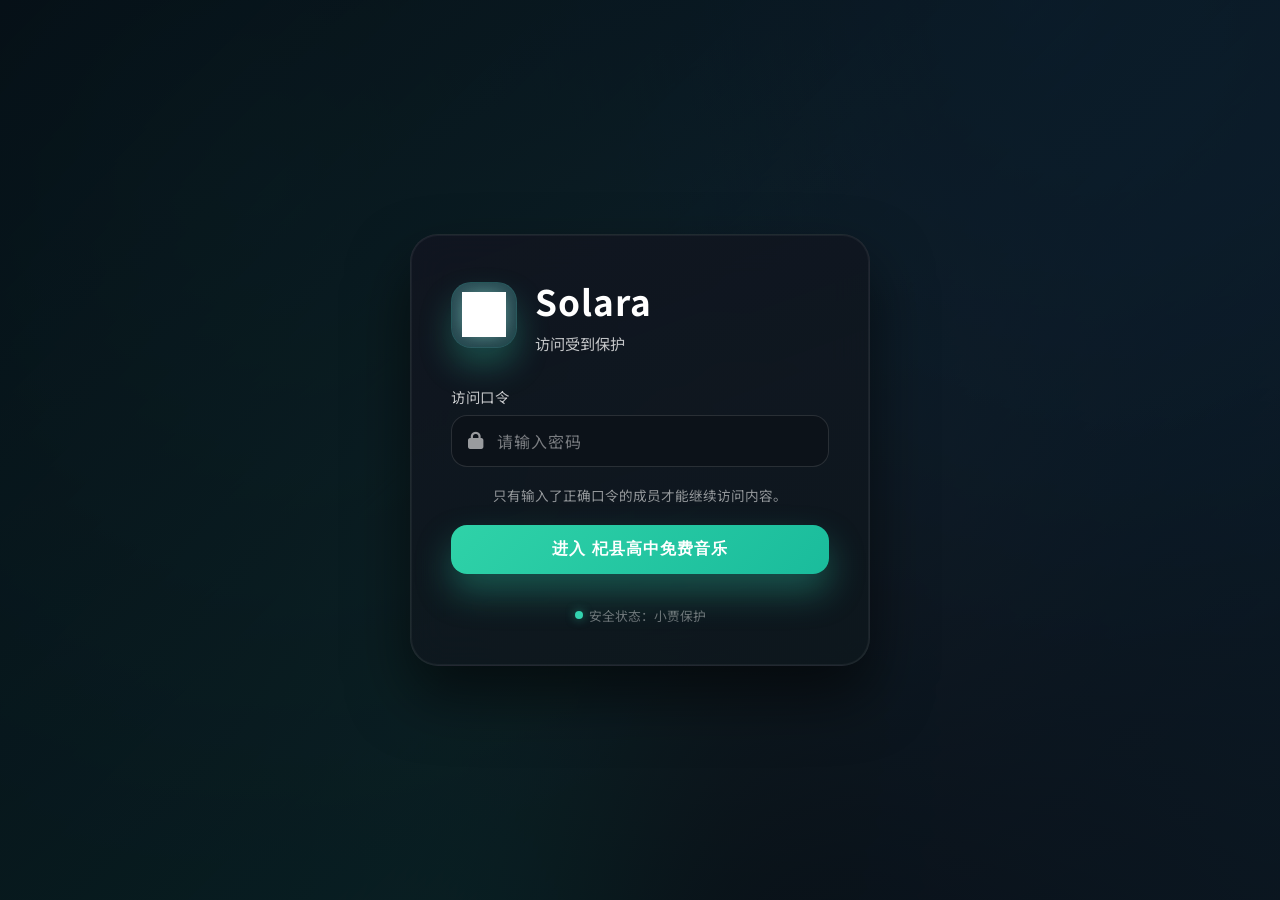
==== login.html @ 6af25120 "dz" ====
<!DOCTYPE html>
<html lang="zh-CN" class="login-page-root">
<head>
  <meta charset="UTF-8">
  <meta name="viewport" content="width=device-width, initial-scale=1.0, maximum-scale=1.0, user-scalable=no">
  <title>登录 - 杞县高中免费音乐</title>
  <link rel="icon" type="image/svg+xml" href="/favicon.svg">
  <link rel="icon" type="image/png" sizes="32x32" href="/favicon.png">
  <link rel="apple-touch-icon" sizes="180x180" href="/favicon.png">
  <link rel="preconnect" href="https://fonts.googleapis.com">
  <link rel="preconnect" href="https://fonts.gstatic.com" crossorigin>
  <link href="https://fonts.googleapis.com/css2?family=Noto+Sans+SC:wght@300;400;500;700&display=swap" rel="stylesheet">
  <link rel="stylesheet" href="https://cdnjs.cloudflare.com/ajax/libs/font-awesome/6.5.2/css/all.min.css">
  <link rel="stylesheet" href="css/style.css">
  <script>
    (function () {
      const ua = navigator.userAgent || "";
      const isMobileUA = /android|iphone|ipad|ipod|mobile|blackberry|phone|opera mini|windows phone/i.test(ua);
      const isSmallScreen = typeof window.matchMedia === "function" && window.matchMedia("(max-width: 820px)").matches;
      const isMobile = isMobileUA || isSmallScreen;
      window.__SOLARA_IS_MOBILE = isMobile;
      if (!isMobile) {
        document.documentElement.classList.add("desktop-view");
        const desktopLink = document.createElement("link");
        desktopLink.rel = "stylesheet";
        desktopLink.href = "css/desktop.css";
        desktopLink.id = "desktopStylesheet";
        document.head.appendChild(desktopLink);
        return;
      }
      document.documentElement.classList.add("mobile-view");
      const link = document.createElement("link");
      link.rel = "stylesheet";
      link.href = "css/mobile.css";
      link.id = "mobileStylesheet";
      document.head.appendChild(link);
      const setViewportUnit = () => {
        const viewportHeight = window.visualViewport ? window.visualViewport.height : window.innerHeight;
        if (typeof viewportHeight === "number" && !Number.isNaN(viewportHeight)) {
          document.documentElement.style.setProperty("--mobile-vh", `${viewportHeight}px`);
        }
      };
      const updateLoginLayout = () => {
        const body = document.body;
        const viewport = window.visualViewport;
        const rawWidth = viewport ? viewport.width : window.innerWidth;
        const hasNumericWidth = typeof rawWidth === "number" && !Number.isNaN(rawWidth);
        const fallbackWidth = window.innerWidth || document.documentElement.clientWidth || 0;
        const width = hasNumericWidth ? rawWidth : fallbackWidth;
        const orientationQuery = typeof window.matchMedia === "function" ? window.matchMedia("(orientation: portrait)") : null;
        const isPortrait = orientationQuery ? orientationQuery.matches : window.innerHeight >= window.innerWidth;
        const isNarrow = width <= 820;
        if (body) {
          body.classList.toggle("portrait-mobile", Boolean(isPortrait && isNarrow));
        }
        let scale = 1;
        if (width) {
          if (isPortrait && width < 430) {
            scale = Math.min(1, Math.max(0.8, width / 430));
          } else if (!isPortrait && width < 540) {
            scale = Math.min(1, Math.max(0.85, width / 540));
          }
        }
        document.documentElement.style.setProperty("--login-scale", scale.toFixed(4));
      };
      const handleLayoutChange = () => {
        setViewportUnit();
        updateLoginLayout();
      };
      const applyBodyClass = () => {
        if (document.body) {
          document.body.classList.add("mobile-view");
        }
        handleLayoutChange();
      };
      if (document.readyState === "loading") {
        document.addEventListener("DOMContentLoaded", applyBodyClass, { once: true });
      } else {
        applyBodyClass();
      }
      window.addEventListener("resize", handleLayoutChange);
      window.addEventListener("orientationchange", handleLayoutChange);
      if (window.visualViewport) {
        window.visualViewport.addEventListener("resize", handleLayoutChange);
        window.visualViewport.addEventListener("scroll", handleLayoutChange);
      }
      handleLayoutChange();
    })();
  </script>
  <style>
    :root {
      --login-scale: 1;
    }

    html.login-page-root {
      min-height: var(--mobile-vh, 100dvh);
      height: auto;
    }

    html.login-page-root,
    body.login-page {
      overflow-x: hidden;
    }

    html.login-page-root.mobile-view {
      height: auto;
      overflow-y: auto;
    }

    body.login-page {
      position: relative;
      margin: 0;
      padding: clamp(16px, 4vw, 40px);
      font-family: 'Noto Sans SC', 'Segoe UI', Arial, sans-serif;
      display: flex;
      justify-content: center !important;
      align-items: center !important;
      min-height: var(--mobile-vh, 100dvh);
      color: var(--text-color);
      background: radial-gradient(circle at 20% 20%, rgba(26, 188, 156, 0.35), transparent 55%),
                  radial-gradient(circle at 80% 0%, rgba(52, 152, 219, 0.28), transparent 50%),
                  #07090f;
      overflow-x: hidden;
      overflow-y: auto;
    }

    body.login-page.mobile-view {
      position: static;
      inset: auto;
      width: auto;
      height: auto;
      min-height: var(--mobile-vh, 100dvh);
      padding: calc(env(safe-area-inset-top, 0px) + clamp(18px, 6vw, 32px))
               clamp(18px, 6vw, 32px)
               calc(env(safe-area-inset-bottom, 0px) + clamp(24px, 7vw, 36px));
      display: flex;
      flex-direction: column;
      justify-content: center;
      align-items: center;
      overflow-y: auto;
    }

    body.login-page.mobile-view.portrait-mobile {
      padding: calc(env(safe-area-inset-top, 0px) + clamp(20px, 8vw, 32px))
               clamp(18px, 7vw, 28px)
               calc(env(safe-area-inset-bottom, 0px) + clamp(26px, 9vw, 38px));
    }

    body.login-page.mobile-view .background-stage {
      display: block;
    }

    .background-stage {
      position: fixed;
      inset: 0;
      width: 100%;
      max-width: 100vw;
      box-sizing: border-box;
      overflow: hidden;
      pointer-events: none;
      z-index: -2;
    }

    .background-stage__layer {
      position: absolute;
      inset: -40% -20%;
      filter: blur(110px);
      opacity: 0.8;
      transform: rotate(5deg);
      background: conic-gradient(from 180deg,
        rgba(26, 188, 156, 0.55),
        rgba(64, 224, 208, 0.35),
        rgba(52, 152, 219, 0.4),
        rgba(17, 17, 23, 0.8));
      animation: auroraShift 18s ease-in-out infinite alternate;
    }

    .background-stage__layer::after {
      content: "";
      position: absolute;
      inset: 20% 18% 15% 25%;
      border-radius: 50%;
      background: radial-gradient(circle, rgba(255, 255, 255, 0.18), transparent 60%);
      animation: pulse 12s ease-in-out infinite;
    }

    .background-stage__overlay {
      position: absolute;
      inset: 0;
      background: linear-gradient(135deg, rgba(5, 10, 18, 0.92) 0%, rgba(8, 17, 24, 0.65) 100%);
      z-index: 1;
    }

    @keyframes auroraShift {
      0% { transform: translateY(-5%) rotate(8deg) scale(1.1); }
      50% { transform: translateY(3%) rotate(2deg) scale(1.05); }
      100% { transform: translateY(-2%) rotate(-4deg) scale(1.12); }
    }

    @keyframes pulse {
      0%, 100% { opacity: 0.45; transform: scale(1); }
      50% { opacity: 0.8; transform: scale(1.1); }
    }

    .login-shell {
      position: relative;
      width: min(460px, 100%);
      z-index: 2;
      display: flex;
      align-items: center;
      justify-content: center;
      margin-inline: auto;
      min-height: calc(var(--mobile-vh, 100dvh) - env(safe-area-inset-top, 0px) - env(safe-area-inset-bottom, 0px));
    }

    html.desktop-view .login-shell {
      min-height: auto;
    }

    body.login-page.mobile-view .login-shell {
      width: 100%;
      max-width: 440px;
      padding: 0;
      min-height: auto;
      flex: 1 1 auto;
    }

    body.login-page.mobile-view.portrait-mobile .login-shell {
      min-height: auto;
    }

    .login-container {
      background: linear-gradient(160deg, rgba(17, 21, 32, 0.9) 0%, rgba(14, 24, 29, 0.78) 100%);
      border-radius: 28px;
      padding: clamp(28px, 5vw, 40px);
      border: 1px solid rgba(255, 255, 255, 0.08);
      box-shadow:
        0 30px 60px rgba(0, 0, 0, 0.55),
        inset 0 0 0 1px rgba(255, 255, 255, 0.05);
      display: flex;
      flex-direction: column;
      gap: clamp(20px, 4vw, 32px);
      backdrop-filter: blur(18px);
      -webkit-backdrop-filter: blur(18px);
      color: #f2f6f9;
      width: 100%;
      box-sizing: border-box;
      transform: scale(var(--login-scale));
      transform-origin: center;
      transition: transform 0.25s ease;
      will-change: transform;
      margin-inline: auto;
    }

    body.login-page.mobile-view.portrait-mobile .login-container {
      justify-content: center;
    }

    .login-header {
      display: flex;
      align-items: center;
      gap: 18px;
    }

    .logo-circle {
      width: 64px;
      height: 64px;
      border-radius: 20px;
      background: linear-gradient(145deg, rgba(34, 48, 63, 0.85), rgba(22, 36, 48, 0.95));
      border: 1px solid rgba(82, 233, 210, 0.25);
      display: flex;
      align-items: center;
      justify-content: center;
      box-shadow:
        0 18px 32px rgba(51, 211, 175, 0.28),
        inset 0 0 18px rgba(82, 233, 210, 0.22);
      overflow: hidden;
    }

    .logo-circle img {
      width: 70%;
      height: 70%;
      object-fit: contain;
      filter: brightness(0) invert(1) drop-shadow(0 0 10px rgba(146, 255, 236, 0.6));
    }

    .title-group {
      display: flex;
      flex-direction: column;
      gap: 6px;
    }

    .login-title {
      font-size: clamp(1.9rem, 3vw, 2.2rem);
      font-weight: 700;
      margin: 0;
      letter-spacing: 1px;
      color: #ffffff;
    }

    .login-desc {
      margin: 0;
      color: rgba(255, 255, 255, 0.75);
      font-size: 0.95rem;
    }

    .login-form {
      display: flex;
      flex-direction: column;
      gap: 18px;
    }

    .field {
      display: flex;
      flex-direction: column;
      gap: 8px;
    }

    .field-label {
      font-size: 0.9rem;
      letter-spacing: 0.5px;
      color: rgba(255, 255, 255, 0.76);
    }

    .input-wrapper {
      position: relative;
      display: flex;
      align-items: center;
      background: rgba(12, 18, 24, 0.75);
      border: 1px solid rgba(255, 255, 255, 0.12);
      border-radius: 16px;
      padding: 12px 16px;
      transition: border-color 0.3s ease, box-shadow 0.3s ease;
    }

    .input-wrapper:focus-within {
      border-color: rgba(51, 211, 175, 0.8);
      box-shadow: 0 0 0 3px rgba(51, 211, 175, 0.18);
    }

    .input-wrapper i {
      color: rgba(255, 255, 255, 0.58);
      font-size: 1.1rem;
      margin-right: 12px;
    }

    .login-form input {
      flex: 1;
      background: transparent;
      border: none;
      outline: none;
      color: #ffffff;
      font-size: 1rem;
      font-family: inherit;
      letter-spacing: 1px;
    }

    .login-form input::placeholder {
      color: rgba(255, 255, 255, 0.45);
    }

    .login-hint {
      margin: 0;
      font-size: 0.85rem;
      color: rgba(255, 255, 255, 0.55);
      line-height: 1.6;
      text-align: center;
    }

    .login-form button {
      padding: 14px 18px;
      border: none;
      border-radius: 16px;
      background: linear-gradient(135deg, #2fd2a8, #1abc9c);
      color: #ffffff;
      font-size: 1rem;
      font-weight: 600;
      letter-spacing: 1px;
      text-transform: uppercase;
      cursor: pointer;
      transition: transform 0.25s ease, box-shadow 0.25s ease, background 0.3s ease;
      box-shadow: 0 18px 35px rgba(42, 201, 165, 0.35);
    }

    .login-form button:hover {
      transform: translateY(-2px);
      box-shadow: 0 22px 40px rgba(42, 201, 165, 0.45);
    }

    .login-form button:active {
      transform: translateY(0);
      box-shadow: 0 14px 28px rgba(42, 201, 165, 0.35);
    }

    .login-footer {
      display: flex;
      justify-content: center;
      align-items: center;
      font-size: 0.8rem;
      color: rgba(255, 255, 255, 0.4);
      text-align: center;
    }

    .login-footer .status-dot {
      display: inline-flex;
      width: 8px;
      height: 8px;
      border-radius: 50%;
      background: #33d3af;
      box-shadow: 0 0 10px rgba(51, 211, 175, 0.5);
    }

    .login-footer .status-message {
      display: inline-flex;
      align-items: center;
      gap: 6px;
    }

    @media (max-width: 768px) {
      body.login-page {
        padding: clamp(16px, 4vw, 24px);
      }

      .login-container {
        border-radius: 22px;
        padding: clamp(24px, 6vw, 32px);
        gap: 22px;
      }

      .login-header {
        gap: 14px;
      }

      .logo-circle {
        width: 56px;
        height: 56px;
      }

      .login-footer {
        flex-direction: column;
        align-items: center;
        gap: 8px;
      }
    }

    @media (max-width: 480px) {
      body.login-page {
        padding: clamp(16px, 7vw, 24px);
      }

      body.login-page.mobile-view {
        padding: calc(env(safe-area-inset-top, 0px) + clamp(16px, 7vw, 24px))
                 clamp(16px, 7vw, 24px)
                 calc(env(safe-area-inset-bottom, 0px) + clamp(22px, 8vw, 30px));
      }

      body.login-page .login-shell {
        width: 100%;
        max-width: 420px;
      }

      body.login-page .login-container {
        padding: clamp(24px, 7vw, 32px);
      }

      .login-footer {
        flex-direction: column;
        align-items: center;
        gap: 10px;
      }
    }
  </style>
</head>
<body class="login-page">
  <div class="background-stage">
    <div class="background-stage__layer"></div>
    <div class="background-stage__overlay"></div>
  </div>
  <main class="login-shell">
    <section class="login-container">
      <header class="login-header">
        <div class="logo-circle" aria-hidden="true">
          <img src="/favicon.svg" alt="">
        </div>
        <div class="title-group">
          <h1 class="login-title">Solara</h1>
          <p class="login-desc">访问受到保护</p>
        </div>
      </header>
      <form class="login-form" id="login-form">
        <div class="field">
          <label for="password" class="field-label">访问口令</label>
          <div class="input-wrapper">
            <i class="fa-solid fa-lock" aria-hidden="true"></i>
            <input type="password" id="password" placeholder="请输入密码" autocomplete="current-password" required
              oninput="this.value = this.value.replace(/[^\x00-\x7F]/g, '')">
          </div>
        </div>
        <p class="login-hint">只有输入了正确口令的成员才能继续访问内容。</p>
        <button type="submit">进入 杞县高中免费音乐</button>
      </form>
      <footer class="login-footer" aria-live="polite">
        <span class="status-message"><span class="status-dot" aria-hidden="true"></span>安全状态：小贾保护</span>
      </footer>
    </section>
  </main>
  <div id="notification" class="notification" role="status" aria-live="polite"></div>
  <script>
    (function () {
      const storedExpiry = localStorage.getItem("authExpiry");
      if (storedExpiry) {
        localStorage.removeItem("authExpiry");
      }
    })();
    const notification = document.getElementById("notification");
    let notificationTimer;
    const showNotification = (message, type = "success") => {
      if (!notification) {
        if (typeof window.alert === "function") {
          window.alert(message);
        }
        return;
      }
      notification.textContent = message;
      notification.className = `notification ${type}`;
      notification.classList.add("show");
      if (notificationTimer) {
        clearTimeout(notificationTimer);
      }
      notificationTimer = window.setTimeout(() => {
        notification.classList.remove("show");
      }, 3000);
    };
    document.getElementById("login-form")?.addEventListener("submit", async (event) => {
      event.preventDefault();
      const pwdInput = document.getElementById("password");
      const password = pwdInput instanceof HTMLInputElement ? pwdInput.value : "";
      try {
        const response = await fetch("/api/login", {
          method: "POST",
          headers: { "Content-Type": "application/json" },
          credentials: "include",
          body: JSON.stringify({ password }),
        });
        if (response.ok) {
          window.location.href = "/";
          return;
        }
        showNotification("呕，密码错误", "error");
      } catch (error) {
        console.error(error);
        showNotification("登录出错，请稍后再试", "error");
      }
    });
  </script>
</body>
</html>
---- css/style.css ----
:root {
    --font-main: 'Noto Sans SC', 'Segoe UI', Arial, sans-serif;
    --bg-gradient: linear-gradient(140deg, #e0f5e9 0%, #c6f0e0 35%, #a3e4d7 100%);
    --bg-gradient-next: var(--bg-gradient);
    --container-bg: rgba(255, 255, 255, 0.6);
    --container-shadow: rgba(0, 0, 0, 0.1);
    --backdrop-blur: 12px;
    --text-color: #2c3e50;
    --text-secondary-color: #7f8c8d;
    --primary-color: #1abc9c;
    --primary-color-dark: #12836d;
    --warning-color: #e74c3c;
    --success-color: #2ecc71;
    --success-color-hover: #27ae60;
    --item-hover-bg: rgba(26, 188, 156, 0.1);
    --item-current-bg: rgba(26, 188, 156, 0.2);
    --item-current-text: var(--primary-color);
    --border-color: rgba(0, 0, 0, 0.1);
    --lyrics-highlight-bg: rgba(46, 204, 113, 0.12);
    --lyrics-highlight-text: #1e9f78;
    --lyrics-highlight-shadow: rgba(46, 204, 113, 0.18);
    --component-bg: rgba(255, 255, 255, 0.5);
    --scrollbar-thumb-bg: rgba(0, 0, 0, 0.2);
    --scrollbar-track-bg: transparent;
}

.dark-mode {
    --bg-gradient: linear-gradient(135deg, #0b1d1b 0%, #0f2f2c 45%, #123c36 100%);
    --container-bg: rgba(30, 30, 30, 0.6);
    --container-shadow: rgba(0, 0, 0, 0.3);
    --text-color: #ecf0f1;
    --text-secondary-color: #95a5a6;
    --primary-color: #1abc9c;
    --primary-color-dark: #17a589;
    --item-hover-bg: rgba(26, 188, 156, 0.1);
    --item-current-bg: rgba(26, 188, 156, 0.2);
    --border-color: rgba(255, 255, 255, 0.15);
    --lyrics-highlight-bg: rgba(26, 188, 156, 0.12);
    --lyrics-highlight-text: #34d1b6;
    --component-bg: rgba(44, 44, 44, 0.5);
    --scrollbar-thumb-bg: rgba(255, 255, 255, 0.2);
    --success-color-hover: #1f8a4f;
}

.dark-mode .source-menu {
    background: rgba(44, 44, 44, 0.95);
    border-color: var(--primary-color);
}

.dark-mode .source-option {
    color: #ecf0f1;
}

.dark-mode .source-option:hover,
.dark-mode .source-option.active {
    color: #ffffff;
}

::-webkit-scrollbar { width: 6px; }
::-webkit-scrollbar-track { background: var(--scrollbar-track-bg); }
::-webkit-scrollbar-thumb { background: var(--scrollbar-thumb-bg); border-radius: 3px; }
::-webkit-scrollbar-thumb:hover { background: var(--primary-color); }

body {
    font-family: var(--font-main);
    display: flex;
    justify-content: center;
    align-items: center;
    min-height: 100dvh;
    margin: 0;
    padding: 20px;
    box-sizing: border-box;
    color: var(--text-color);
    transition: color 0.5s;
    background-color: #0f0f0f;
}

.background-stage {
    position: fixed;
    inset: 0;
    width: 100%;
    max-width: 100vw;
    box-sizing: border-box;
    pointer-events: none;
    z-index: -2;
    overflow: hidden;
}

.background-stage__layer {
    position: absolute;
    inset: 0;
    background-attachment: fixed;
    background-size: cover;
    background-position: center;
    filter: saturate(105%);
}

.background-stage__layer--base {
    background-image: var(--bg-gradient);
}

.background-stage__layer--transition {
    background-image: var(--bg-gradient-next);
    opacity: 0;
    transition: opacity 0.85s ease;
}

body.background-transitioning .background-stage__layer--transition {
    opacity: 1;
}

/* 16:9 容器布局 */
.container {
    width: min(1200px, 100%);
    margin: 0 auto;
    background: var(--container-bg);
    border-radius: 24px;
    padding: 30px;
    box-shadow: 0 20px 60px rgba(0,0,0,0.1);
    border: 1px solid var(--border-color);
    aspect-ratio: 16/9;
    height: 80vh;
    max-height: 700px;
    display: grid;
    grid-template-areas:
        "header header header"
        "search search search"
        "cover playlist lyrics"
        "controls controls controls";
    grid-template-rows: auto auto 1fr 80px;
    grid-template-columns: 300px 1fr 1fr;
    gap: 20px;
    transition: background 0.5s, box-shadow 0.5s;
    overflow: visible;
    position: relative;
}

/* 搜索模式下的容器布局 */
.container.search-mode {
    grid-template-areas: 
        "header header header"
        "search search search"
        "search search search"
        "controls controls controls";
}

.header { 
    grid-area: header;
    text-align: center; 
    position: relative; 
}
.header h1 { 
    margin: 0; 
    font-size: 2.2em; 
    font-weight: 700; 
    color: var(--primary-color); 
    letter-spacing: 1px; 
}
.header .warning { 
    color: var(--text-secondary-color); 
    font-size: 0.9em; 
    margin-top: 10px; 
    font-style: italic; 
}

/* 搜索区域样式 - 增强动效 */
.search-area {
    grid-area: search;
    background: var(--component-bg);
    border-radius: 16px;
    padding: 20px;
    border: 1px solid var(--border-color);
    position: relative;
    transition: all 0.5s cubic-bezier(0.4, 0, 0.2, 1);
    z-index: 10;
    overflow: visible;
    display: flex;
    flex-direction: column;
}

.search-area *,
.search-area *::before,
.search-area *::after {
    box-sizing: border-box;
}

/* 搜索模式下的搜索区域 */
.container.search-mode .search-area {
    background: var(--component-bg);
    backdrop-filter: blur(20px);
    -webkit-backdrop-filter: blur(20px);
    box-shadow: 0 10px 40px rgba(0,0,0,0.2);
    border: 2px solid var(--primary-color);
}

.search-container {
    display: flex;
    gap: 10px;
    align-items: center;
    margin-bottom: 15px;
    flex-shrink: 0;
}

.search-input {
    flex: 1;
    padding: 12px 16px;
    border: 2px solid var(--border-color);
    border-radius: 12px;
    background: var(--component-bg);
    color: var(--text-color);
    font-size: 16px;
    font-family: inherit;
    outline: none;
    transition: all 0.3s ease;
}

.search-input:focus {
    border-color: var(--primary-color);
    box-shadow: 0 0 0 3px rgba(26, 188, 156, 0.12);
}

.source-select-wrapper {
    position: relative;
    flex-shrink: 0;
}

.source-select-btn {
    display: flex;
    align-items: center;
    justify-content: space-between;
    gap: 8px;
    padding: 12px 18px;
    border: 1px solid var(--border-color);
    border-radius: 12px;
    background: var(--component-bg);
    color: var(--text-color);
    font-size: 16px;
    font-family: inherit;
    font-weight: 500;
    cursor: pointer;
    transition: all 0.25s ease;
    min-width: 150px;
    position: relative;
    box-shadow: none;
}

.source-select-btn:hover,
.source-select-btn.active {
    border-color: var(--primary-color);
    color: var(--primary-color);
    box-shadow: 0 10px 24px rgba(26, 188, 156, 0.2);
    background: var(--component-bg);
}

.source-select-btn:focus-visible {
    outline: none;
    box-shadow: 0 0 0 3px rgba(26, 188, 156, 0.18);
}

.source-select-btn .caret-icon {
    font-size: 0.8em;
    transition: transform 0.25s ease;
}

.source-select-btn.active .caret-icon {
    transform: rotate(-180deg);
}

.source-menu {
    position: absolute;
    top: calc(100% + 10px);
    left: 0;
    right: auto;
    bottom: auto;
    background: rgba(255, 255, 255, 0.95);
    border-radius: 12px;
    box-shadow: 0 12px 30px rgba(0,0,0,0.18);
    border: 1px solid var(--border-color);
    box-sizing: border-box;
    min-width: 100%;
    max-height: 320px;
    overflow-y: auto;
    overflow-x: hidden;
    opacity: 0;
    visibility: hidden;
    transform: translateY(-10px);
    transition: opacity 0.18s ease, transform 0.18s ease;
    backdrop-filter: blur(12px);
    -webkit-backdrop-filter: blur(12px);
    z-index: 100000;
    pointer-events: none;
}

.source-menu.show {
    opacity: 1;
    visibility: visible;
    transform: translateY(0);
    pointer-events: auto;
}

.source-menu.open-upwards {
    top: auto;
    bottom: calc(100% + 10px);
    transform-origin: bottom center;
}

.source-menu.open-downwards {
    top: calc(100% + 10px);
    bottom: auto;
    transform-origin: top center;
}

.source-option {
    display: flex;
    align-items: center;
    justify-content: space-between;
    gap: 12px;
    padding: 12px 16px;
    font-size: 0.95em;
    color: var(--text-color);
    cursor: pointer;
    transition: all 0.2s ease;
    background: transparent;
}

.source-option:hover,
.source-option.active {
    background: var(--primary-color);
    color: #ffffff;
}

.source-option i {
    font-size: 0.85em;
    opacity: 0.6;
}

.source-option.active i {
    opacity: 1;
}

.search-btn {
    background: var(--primary-color);
    color: white;
    border: none;
    border-radius: 12px;
    padding: 12px 20px;
    cursor: pointer;
    font-size: 16px;
    transition: all 0.2s ease;
    display: flex;
    align-items: center;
    gap: 8px;
}

.search-btn:hover {
    background: var(--primary-color-dark);
    transform: translateY(-1px);
}

.search-btn:disabled {
    background: var(--text-secondary-color);
    cursor: not-allowed;
    transform: none;
}

/* 搜索结果区域 - 增强动效 */
.search-results {
    max-height: 0;
    overflow: hidden;
    border-top: 1px solid var(--border-color);
    margin-top: 15px;
    margin-left: -20px;
    margin-right: -20px;
    margin-bottom: -20px;
    padding-top: 0;
    padding-left: 20px;
    padding-right: 20px;
    position: relative;
    z-index: 1;
    transition: all 0.5s cubic-bezier(0.4, 0, 0.2, 1);
    opacity: 0;
    border-radius: 0 0 14px 14px;
    flex: 1;
    min-height: 0;
    display: flex;
    flex-direction: column;
    gap: 12px;
}

.search-results-toolbar {
    display: flex !important;
    justify-content: flex-end;
    align-items: center;
    gap: 8px;
    padding-top: 12px;
    padding-bottom: 12px;
    position: sticky;
    top: 0;
    z-index: 2;
    background: none;
}

.import-dropdown {
    position: relative;
    display: inline-flex;
    align-items: stretch;
    z-index: 20000;
}

.import-selected-btn {
    display: inline-flex;
    flex-direction: row;
    align-items: center;
    gap: 6px;
    writing-mode: horizontal-tb;
    white-space: nowrap;
}

.import-dropdown-caret {
    font-size: 12px;
}

.import-dropdown-menu {
    position: absolute;
    top: calc(100% + 4px);
    right: 0;
    background: rgba(255, 255, 255, 0.98);
    border: 1px solid var(--border-color);
    border-radius: 8px;
    box-shadow: 0 8px 24px rgba(0, 0, 0, 0.18);
    padding: 6px 0;
    min-width: 160px;
    z-index: 20000;
    pointer-events: auto;
}

.dark-mode .import-dropdown-menu {
    background: rgba(28, 28, 28, 0.98);
    border-color: rgba(255, 255, 255, 0.12);
    box-shadow: 0 10px 28px rgba(0, 0, 0, 0.45);
}

.import-dropdown-menu[hidden] {
    display: none;
}

.import-dropdown-item {
    width: 100%;
    padding: 8px 14px;
    background: transparent;
    border: none;
    text-align: left;
    font-size: 14px;
    color: var(--text-primary-color);
    cursor: pointer;
    transition: background-color 0.2s ease;
}

.import-dropdown-item:hover {
    background: var(--item-hover-bg);
}

.search-results-list {
    display: flex;
    flex-direction: column;
    flex: 1;
    min-height: 0;
}

/* 搜索模式下的搜索结果 */
.container.search-mode .search-results {
    max-height: none;
    height: 100%;
    padding-top: 15px;
    padding-bottom: 20px;
    opacity: 1;
    overflow-y: auto;
    overflow-x: hidden;
}

.search-result-item {
    display: flex;
    justify-content: space-between;
    align-items: center;
    padding: 12px 16px;
    border-radius: 12px;
    cursor: pointer;
    transition: all 0.3s ease;
    margin-bottom: 8px;
    background: rgba(255, 255, 255, 0.3);
    backdrop-filter: blur(10px);
    -webkit-backdrop-filter: blur(10px);
    border: 1px solid rgba(255, 255, 255, 0.2);
    transform: translateY(20px);
    opacity: 0;
    animation: slideInUp 0.4s ease forwards;
    gap: 14px;
}

.search-result-item:nth-child(1) { animation-delay: 0.1s; }
.search-result-item:nth-child(2) { animation-delay: 0.15s; }
.search-result-item:nth-child(3) { animation-delay: 0.2s; }
.search-result-item:nth-child(4) { animation-delay: 0.25s; }
.search-result-item:nth-child(5) { animation-delay: 0.3s; }

@keyframes slideInUp {
    to {
        transform: translateY(0);
        opacity: 1;
    }
}

.search-result-item:hover:not(.selected) {
    background: var(--item-hover-bg);
    transform: translateY(-2px);
    box-shadow: 0 8px 25px rgba(0,0,0,0.15);
}

.search-result-item.selected {
    background: var(--item-current-bg);
    border-color: var(--primary-color);
    box-shadow: 0 12px 28px rgba(26, 188, 156, 0.25);
    transform: translateY(0);
}

.search-result-item.selected .search-result-title {
    color: var(--primary-color);
}

.search-result-item.selected .search-result-select {
    border-color: var(--primary-color);
    background: var(--primary-color);
    color: #ffffff;
    box-shadow: 0 6px 16px rgba(26, 188, 156, 0.35);
}

.search-result-item.selected .search-result-select i {
    opacity: 1;
    transform: scale(1);
}

.search-result-select {
    width: 26px;
    height: 26px;
    border-radius: 50%;
    border: 1px solid rgba(255, 255, 255, 0.4);
    background: rgba(255, 255, 255, 0.65);
    color: transparent;
    display: inline-flex;
    align-items: center;
    justify-content: center;
    flex-shrink: 0;
    transition: all 0.2s ease;
    cursor: pointer;
    box-shadow: 0 4px 12px rgba(0, 0, 0, 0.08);
}

.search-result-select i {
    opacity: 0;
    transform: scale(0.6);
    transition: all 0.2s ease;
    pointer-events: none;
}

.search-result-select:focus-visible {
    outline: none;
    box-shadow: 0 0 0 3px rgba(26, 188, 156, 0.35);
}

.search-result-item .search-result-select:hover {
    border-color: var(--primary-color);
}

.search-result-info {
    flex: 1;
    min-width: 0;
}

.search-result-title {
    font-weight: 600;
    color: var(--text-color);
    white-space: nowrap;
    overflow: hidden;
    text-overflow: ellipsis;
    font-size: 15px;
    margin-bottom: 4px;
}

.search-result-artist {
    font-size: 13px;
    color: var(--text-secondary-color);
    white-space: nowrap;
    overflow: hidden;
    text-overflow: ellipsis;
}

.search-result-actions {
    display: flex;
    gap: 8px;
    margin-left: 15px;
}

.search-result-actions .action-btn {
    width: 32px;
    height: 32px;
    padding: 0;
    border-radius: 8px;
    justify-content: center;
    font-size: 14px;
    gap: 0;
    border: 1px solid rgba(255, 255, 255, 0.6);
}

.search-result-actions .action-btn i {
    margin: 0;
}

.search-result-actions .action-btn.favorite {
    background: #ff4d67;
    color: #ffffff;
    border-color: rgba(255, 77, 103, 0.65);
    box-shadow: 0 6px 16px rgba(255, 77, 103, 0.3);
}

.search-result-actions .action-btn.favorite.is-active {
    filter: brightness(1.05);
}

.search-result-actions .action-btn.favorite:hover {
    color: #ffffff;
    filter: brightness(1.05);
}

.search-result-actions .action-btn.play {
    border-color: rgba(26, 188, 156, 0.45);
}

.search-result-actions .action-btn.download {
    border-color: rgba(46, 204, 113, 0.55);
    box-shadow: 0 6px 16px rgba(46, 204, 113, 0.28);
}


.import-selected-btn {
    display: inline-flex;
    flex-direction: row;
    align-items: center;
    gap: 6px;
    writing-mode: horizontal-tb;
    white-space: nowrap;
    border: none;
    border-radius: 999px;
    padding: 8px 16px;
    background: var(--primary-color);
    color: #ffffff;
    font-size: 14px;
    font-weight: 600;
    cursor: pointer;
    transition: transform 0.2s ease, box-shadow 0.2s ease, filter 0.2s ease;
    box-shadow: 0 10px 24px rgba(26, 188, 156, 0.25);
}

.import-selected-btn:disabled {
    cursor: not-allowed;
    background: rgba(127, 140, 141, 0.5);
    box-shadow: none;
    filter: none;
}

.import-selected-btn:not(:disabled):hover,
.import-selected-btn:not(:disabled):focus-visible {
    transform: translateY(-1px);
    box-shadow: 0 14px 30px rgba(26, 188, 156, 0.32);
    filter: brightness(1.05);
}

.import-selected-btn:focus-visible {
    outline: none;
}

.import-selected-count {
    font-weight: 500;
}

.action-btn {
    background: var(--primary-color);
    color: white;
    border: none;
    border-radius: 8px;
    padding: 6px 12px;
    cursor: pointer;
    font-size: 12px;
    transition: all 0.2s ease;
    display: flex;
    align-items: center;
    gap: 6px;
    position: relative;
    z-index: 10000;
    font-weight: 500;
}

.action-btn:hover {
    background: var(--primary-color-dark);
    transform: translateY(-1px);
    box-shadow: 0 4px 12px rgba(26, 188, 156, 0.3);
}

.action-btn.download {
    background: var(--success-color);
    padding: 4px 8px;
    font-size: 10px;
}

.action-btn.download:hover {
    background: #27ae60;
    box-shadow: 0 4px 12px rgba(46, 204, 113, 0.3);
}

.search-result-actions .action-btn.download {
    padding: 0;
    font-size: 14px;
}

/* 主要内容区域 - 播放模式显示，搜索模式隐藏 */
.main-content {
    display: contents;
    transition: all 0.5s cubic-bezier(0.4, 0, 0.2, 1);
}

.container.search-mode .main-content {
    display: none;
}

/* 音乐封面区域 */
.cover-area {
    grid-area: cover;
    background: var(--component-bg);
    border-radius: 16px;
    padding: 20px;
    border: 1px solid var(--border-color);
    display: flex;
    flex-direction: column;
    align-items: center;
    justify-content: center;
    gap: 16px;
    text-align: center;
    box-sizing: border-box;
    height: 100%;
    overflow: hidden;
    transition: all 0.5s cubic-bezier(0.4, 0, 0.2, 1);
}

.album-cover {
    width: 200px;
    height: auto;
    min-height: 200px;
    flex-grow: 0;
    flex-shrink: 0;
    border-radius: 12px;
    background: linear-gradient(45deg, var(--primary-color), var(--success-color));
    display: flex;
    align-items: center;
    justify-content: center;
    margin-bottom: 15px;
    box-shadow: 0 8px 20px rgba(0,0,0,0.15);
    transition: all 0.3s ease;
    overflow: hidden;
}

.album-cover img {
    width: 100%;
    height: 100%;
    object-fit: cover;
    border-radius: 12px;
}

.album-cover.loading {
    animation: pulse 2s infinite;
}

@keyframes pulse {
    0%, 100% { opacity: 1; }
    50% { opacity: 0.7; }
}

.album-cover .placeholder {
    font-size: 48px;
    color: white;
    opacity: 0.8;
}

.current-song-info {
    width: 100%;
}

.current-song-title-row {
    display: inline-flex;
    align-items: center;
    justify-content: center;
    gap: 6px;
    width: 100%;
    margin-bottom: 5px;
}

.current-song-title-row .current-song-title {
    flex: 0 1 auto;
    max-width: calc(100% - 40px);
    min-width: 0;
    text-align: center;
    overflow: hidden;
    text-overflow: ellipsis;
    white-space: nowrap;
}

.current-song-title-row .current-favorite-btn {
    position: static;
    transform: none;
    display: inline-flex;
    align-items: center;
    justify-content: center;
    background: none;
}

.current-song-title {
    font-size: 16px;
    font-weight: 600;
    color: var(--text-color);
    white-space: nowrap;
    overflow: hidden;
    text-overflow: ellipsis;
}

.current-song-artist {
    font-size: 14px;
    color: var(--text-secondary-color);
    white-space: nowrap;
    overflow: hidden;
    text-overflow: ellipsis;
}

/* 播放列表和歌词区域 */
.playlist, .lyrics {
    background: var(--component-bg);
    border-radius: 16px;
    padding: 20px;
    border: 1px solid var(--border-color);
    height: 100%;
    min-width: 0;
    max-width: 100%;
    max-height: 100%;
    box-sizing: border-box;
    transition: all 0.5s cubic-bezier(0.4, 0, 0.2, 1);
    position: relative;
    display: flex;
    flex-direction: column;
    overflow: hidden;
}

.playlist {
    grid-area: playlist;
    background: var(--component-bg);
    border-radius: 16px;
    padding: 72px 20px 24px;
    border: 1px solid var(--border-color);
    display: flex;
    flex-direction: column;
    align-items: center;
    justify-content: center;
    position: relative;
    height: 100%;
    box-sizing: border-box;
}

html.desktop-view .playlist {
    padding-top: 72px;
}

.playlist[hidden],
.playlist.favorites[hidden] {
    display: none !important;
}


.playlist-header {
    position: absolute;
    top: 16px;
    left: 20px;
    right: 12px;
    display: flex;
    align-items: center;
    justify-content: space-between;
    gap: 16px;
    pointer-events: none;
    z-index: 5;
}

.playlist-header > * {
    pointer-events: auto;
}

.playlist-header .playlist-tabs {
    display: flex;
    align-items: center;
    gap: 8px;
    flex: 1;
    min-width: 0;
}

.playlist-actions-tray {
    pointer-events: auto;
    display: flex;
    align-items: center;
    justify-content: flex-end;
    gap: 8px;
    padding: 0;
    background: transparent;
    border: none;
    box-shadow: none;
}

body.dark-mode .playlist-actions-tray {
    background: transparent;
    border: none;
    box-shadow: none;
}

.playlist-action-btn {
    width: 40px;
    height: 40px;
    display: inline-flex;
    align-items: center;
    justify-content: center;
    border-radius: 50%;
    border: 1px solid rgba(15, 23, 42, 0.08);
    background: rgba(255, 255, 255, 0.75);
    color: var(--text-secondary-color);
    font-size: 15px;
    cursor: pointer;
    transition: transform 0.2s ease, box-shadow 0.2s ease, filter 0.2s ease, border-color 0.2s ease;
    box-shadow: 0 8px 18px rgba(15, 23, 42, 0.12);
}

body.dark-mode .playlist-action-btn {
    background: rgba(24, 30, 40, 0.85);
    border: 1px solid rgba(255, 255, 255, 0.08);
    box-shadow: 0 12px 26px rgba(0, 0, 0, 0.35);
    color: var(--text-secondary-color);
}

.playlist-action-btn i {
    pointer-events: none;
}

.playlist-action-btn:hover:not(:disabled),
.playlist-action-btn:focus-visible:not(:disabled) {
    transform: translateY(-2px);
    box-shadow: 0 14px 30px rgba(26, 188, 156, 0.25);
    filter: brightness(1.06);
    border-color: rgba(26, 188, 156, 0.4);
    color: var(--primary-color);
}

.playlist-action-btn:focus-visible {
    outline: none;
}

.playlist-action-btn--export:hover:not(:disabled),
.playlist-action-btn--export:focus-visible:not(:disabled) {
    color: var(--primary-color-dark);
}

.playlist-action-btn--clear {
    color: rgba(231, 76, 60, 0.85);
    border-color: rgba(231, 76, 60, 0.28);
}

.playlist-action-btn--clear:hover:not(:disabled),
.playlist-action-btn--clear:focus-visible:not(:disabled) {
    filter: brightness(1.05);
    box-shadow: 0 16px 32px rgba(231, 76, 60, 0.28);
    color: var(--warning-color);
}

.playlist-action-btn:disabled {
    opacity: 0.5;
    cursor: not-allowed;
    transform: none;
    box-shadow: none;
    filter: none;
}

.playlist-action-btn:disabled:hover {
    background: transparent;
}

.playlist-import-input {
    display: none;
}

html.mobile-view .playlist-header {
    position: static;
    top: auto;
    left: auto;
    right: auto;
    display: flex;
    flex-direction: column;
    align-items: stretch;
    gap: 12px;
    margin-bottom: 12px;
    pointer-events: auto;
}

html.mobile-view #playlist.playlist .playlist-header {
    display: none;
}
html.mobile-view #favorites.playlist .playlist-header {
    display: none;
}

html.mobile-view .playlist-header .playlist-tabs {
    display: none;
}

html.mobile-view .playlist-header .playlist-actions-tray {
    justify-content: flex-end;
    flex-wrap: wrap;
    gap: 10px;
}

html.mobile-view .playlist-header .playlist-action-btn {
    width: 36px;
    height: 36px;
}

/* 当播放列表有内容时，调整布局 */
.playlist:not(.empty) {
    align-items: stretch;
    justify-content: flex-start;
}

/* 播放列表空状态的提示文本 */
.playlist.empty::before {
    content: "点击\"探索雷达\"加载在线音乐";
    color: var(--text-secondary-color);
    font-style: italic;
    opacity: 0.7;
    font-size: 0.9em;
}

.playlist.favorites.empty::before {
    content: "";
}

.playlist-scroll {
    flex: 1;
    width: 100%;
    overflow-y: auto;
    padding-right: 8px;
    margin-right: -8px;
    overscroll-behavior: contain;
}

.playlist.empty .playlist-scroll {
    display: none;
}

.playlist-tabs {
    display: flex;
    gap: 8px;
}

.playlist-tab {
    display: inline-flex;
    align-items: center;
    justify-content: center;
    padding: 8px 16px;
    border-radius: 12px;
    border: 1px solid var(--border-color);
    background: transparent;
    color: var(--text-secondary-color);
    font-size: 14px;
    font-weight: 500;
    cursor: pointer;
    transition: background-color 0.2s ease, color 0.2s ease, border-color 0.2s ease;
    flex: 0 0 auto;
    min-width: 0;
}

.playlist-tab:focus-visible {
    outline: 2px solid var(--primary-color);
    outline-offset: 2px;
}

.playlist-tab:hover:not(.active) {
    border-color: var(--primary-color);
    color: var(--primary-color);
}

.playlist-tab.active {
    background: var(--primary-color);
    color: #fff;
    border-color: var(--primary-color);
}

.mobile-panel-header .playlist-tabs {
    display: flex;
    gap: 4px;
    justify-self: flex-start;
    flex: 0 0 auto;
}

.mobile-panel-header .playlist-tab {
    flex: 0 0 auto;
    height: 36px;
    padding: 0 12px;
    border-radius: 999px;
    border: 1px solid var(--border-color);
    background: transparent;
    color: var(--text-secondary-color);
    font-size: 12px;
    font-weight: 500;
    cursor: pointer;
    transition: background-color 0.2s ease, color 0.2s ease, border-color 0.2s ease;
}

.mobile-panel-header .playlist-tab.active {
    background: var(--primary-color);
    color: #fff;
    border-color: var(--primary-color);
}

.mobile-panel-header .playlist-tab:hover:not(.active) {
    border-color: var(--primary-color);
    color: var(--primary-color);
}

/* 使收藏列表与播放列表共享相同的定位和内边距 */
.playlist.favorites {
    margin-top: 0;
    padding-top: 72px;
}

/* 切换时隐藏非激活列表的标题和操作按钮 */
.playlist:not(.active) .playlist-header {
    display: none;
}

.favorites[hidden] {
    display: none !important;
}

.playlist-items {
    width: 100%;
}

.playlist-items .playlist-item {
    padding: 10px 12px;
    padding-right: 110px;
    border-radius: 8px;
    transition: all 0.2s ease-in-out;
    cursor: pointer;
    white-space: nowrap;
    overflow: hidden;
    text-overflow: ellipsis;
    position: relative;
    font-size: 14px;
    margin-bottom: 2px;
}
.playlist-items .playlist-item:hover {
    background-color: var(--item-hover-bg);
    color: var(--item-current-text);
    transform: translateX(5px);
}
.playlist-items .playlist-item.current {
    color: var(--item-current-text);
    font-weight: 500;
    background-color: var(--item-current-bg);
}


.playlist-item-favorite,
.playlist-item-download,
.playlist-item-remove {
    position: absolute;
    top: 50%;
    transform: translateY(-50%);
    width: 20px;
    height: 20px;
    border-radius: 4px;
    display: flex;
    align-items: center;
    justify-content: center;
    border: 1px solid transparent;
    padding: 0;
    font-size: 14px;
    cursor: pointer;
    opacity: 0;
    transition: transform 0.2s ease, box-shadow 0.2s ease, filter 0.2s ease, opacity 0.2s ease;
    z-index: 5;
}

.playlist-items .playlist-item:hover .playlist-item-favorite,
.playlist-items .playlist-item:hover .playlist-item-download,
.playlist-items .playlist-item:hover .playlist-item-remove,
.playlist-items .playlist-item:focus-within .playlist-item-favorite,
.playlist-items .playlist-item:focus-within .playlist-item-download,
.playlist-items .playlist-item:focus-within .playlist-item-remove {
    opacity: 1;
}


.playlist-item-favorite {
    right: 74px;
    background: #ff4d67;
    color: #ffffff;
    border-color: rgba(255, 77, 103, 0.6);
    box-shadow: 0 4px 12px rgba(255, 77, 103, 0.25);
}

.playlist-item-favorite .fas,
.playlist-item-favorite .far {
    margin: 0;
    transition: color 0.2s ease;
}

.playlist-item-favorite.is-active {
    filter: brightness(1.02);
}

.playlist-item-favorite.is-active .fas,
.playlist-item-favorite.is-active .far {
    color: #ffffff;
}

.playlist-item-download {
    right: 42px;
    background: var(--success-color);
    color: #ffffff;
    border-color: rgba(46, 204, 113, 0.5);
    box-shadow: 0 4px 10px rgba(46, 204, 113, 0.2);
}

.playlist-item-remove {
    right: 10px;
    background: rgba(255, 59, 48, 0.9);
    color: #ffffff;
    border-color: rgba(231, 76, 60, 0.5);
    box-shadow: 0 4px 10px rgba(231, 76, 60, 0.22);
}

.playlist-item-favorite:hover,
.playlist-items .playlist-item:focus-within .playlist-item-favorite {
    transform: translateY(-50%) scale(1.05);
    box-shadow: 0 8px 20px rgba(255, 77, 103, 0.35);
    filter: brightness(1.05);
}

.playlist-item-download:hover,
.playlist-items .playlist-item:focus-within .playlist-item-download {
    transform: translateY(-50%) scale(1.05);
    box-shadow: 0 8px 18px rgba(46, 204, 113, 0.25);
    filter: brightness(1.05);
}

.playlist-item-remove:hover,
.playlist-items .playlist-item:focus-within .playlist-item-remove {
    transform: translateY(-50%) scale(1.05);
    box-shadow: 0 8px 18px rgba(231, 76, 60, 0.28);
    filter: brightness(1.05);
}

.favorite-toggle {
    border: none;
    background: none;
    color: var(--text-secondary-color);
    cursor: pointer;
    padding: 4px;
    display: inline-flex;
    align-items: center;
    justify-content: center;
    transition: color 0.2s ease;
}

.favorite-toggle:hover {
    color: var(--primary-color);
}

.favorite-toggle.is-active {
    color: #ff4d67;
}

.playlist-item-favorite.favorite-toggle {
    padding: 0;
    background: #ff4d67;
    color: #ffffff;
    border: 1px solid rgba(255, 77, 103, 0.6);
    box-shadow: 0 4px 12px rgba(255, 77, 103, 0.25);
    transition: opacity 0.2s ease, transform 0.2s ease, box-shadow 0.2s ease,
        filter 0.2s ease, color 0.2s ease;
}

.playlist-item-favorite.favorite-toggle:hover {
    color: #ffffff;
    background: #e6435b;
    box-shadow: 0 8px 20px rgba(255, 77, 103, 0.35);
}

.playlist-item-favorite.favorite-toggle.is-active {
    color: #ffffff;
    filter: brightness(1.03);
}

.current-favorite-btn {
    font-size: 18px;
}

.favorites .playlist-items .playlist-item {
    padding-right: 150px;
}

.favorite-item-action {
    position: absolute;
    top: 50%;
    transform: translateY(-50%);
    width: 20px;
    height: 20px;
    border-radius: 4px;
    display: flex;
    align-items: center;
    justify-content: center;
    border: 1px solid transparent;
    cursor: pointer;
    opacity: 0;
    transition: transform 0.2s ease, box-shadow 0.2s ease, filter 0.2s ease, opacity 0.2s ease;
    color: #ffffff;
}

.favorite-item-action--add {
    right: 74px;
    background: var(--primary-color);
}

.favorite-item-action--download {
    right: 42px;
    background: var(--success-color);
}

.favorite-item-action--remove {
    right: 10px;
    background: rgba(255, 59, 48, 0.8);
}

.favorites .playlist-item:hover .favorite-item-action {
    opacity: 1;
}

.favorite-item-action:hover,
.favorites .playlist-items .playlist-item:focus-within .favorite-item-action {
    transform: translateY(-50%) scale(1.05);
    filter: brightness(1.05);
}

.favorite-item-action--add {
    box-shadow: 0 4px 12px rgba(76, 110, 245, 0.22);
}

.favorite-item-action--download {
    box-shadow: 0 4px 10px rgba(46, 204, 113, 0.2);
}

.favorite-item-action--remove {
    box-shadow: 0 4px 10px rgba(231, 76, 60, 0.22);
}

.favorite-item-action--add:hover,
.favorites .playlist-items .playlist-item:focus-within .favorite-item-action--add {
    background: var(--primary-color-dark);
    box-shadow: 0 8px 20px rgba(76, 110, 245, 0.28);
}

.favorite-item-action--download:hover,
.favorites .playlist-items .playlist-item:focus-within .favorite-item-action--download {
    background: var(--success-color-hover);
    box-shadow: 0 8px 18px rgba(46, 204, 113, 0.25);
}

.favorite-item-action--remove:hover,
.favorites .playlist-items .playlist-item:focus-within .favorite-item-action--remove {
    background: rgba(255, 59, 48, 1);
    box-shadow: 0 8px 18px rgba(231, 76, 60, 0.28);
}

html.mobile-view .mobile-panel-header .playlist-tabs {
    gap: 6px;
    justify-self: flex-start;
    flex: 0 0 auto;
}

html.mobile-view .mobile-panel-header .playlist-tab {
    flex: 0 0 auto;
    min-width: 0;
    height: 38px;
    padding: 0 14px;
    border-radius: 999px;
    font-size: 13px;
}

html.mobile-view .playlist-items .playlist-item {
    padding-right: 108px;
}

html.mobile-view .playlist-item-favorite,
html.mobile-view .playlist-item-download,
html.mobile-view .playlist-item-remove {
    width: 28px;
    height: 28px;
    border-radius: 8px;
    opacity: 1;
}

html.mobile-view .playlist-item-favorite {
    right: 88px;
}

html.mobile-view .playlist-item-download {
    right: 48px;
}

html.mobile-view .playlist-item-remove {
    right: 12px;
}

html.mobile-view .playlist-item-favorite:hover,
html.mobile-view .playlist-items .playlist-item:focus-within .playlist-item-favorite,
html.mobile-view .playlist-item-download:hover,
html.mobile-view .playlist-items .playlist-item:focus-within .playlist-item-download,
html.mobile-view .playlist-item-remove:hover,
html.mobile-view .playlist-items .playlist-item:focus-within .playlist-item-remove {
    transform: translateY(-50%);
    box-shadow: none;
    filter: none;
}

html.mobile-view .favorites .favorite-item-action {
    opacity: 1;
}

html.mobile-view .favorites .favorite-item-action:hover,
html.mobile-view .favorites .playlist-items .playlist-item:focus-within .favorite-item-action {
    transform: translateY(-50%);
    box-shadow: none;
    filter: none;
}

html.mobile-view .favorites .playlist-items .playlist-item {
    padding-right: 108px;
}

html.mobile-view .favorites .favorite-item-action {
    width: 28px;
    height: 28px;
    border-radius: 8px;
}

html.mobile-view .favorites .favorite-item-action--add {
    right: 88px;
}

html.mobile-view .favorites .favorite-item-action--download {
    right: 48px;
}

html.mobile-view .favorites .favorite-item-action--remove {
    right: 12px;
}
/* 动态质量菜单样式 */
.dynamic-quality-menu {
    background: #ffffff;
    border: 1px solid var(--border-color);
    border-radius: 12px;
    box-shadow: 0 12px 30px rgba(0, 0, 0, 0.2);
    padding: 6px 0;
    min-width: 180px;
    overflow: hidden;
    z-index: 100000;
}

.dark-mode .dynamic-quality-menu {
    background: #1c1c1c;
    border-color: rgba(255, 255, 255, 0.15);
    box-shadow: 0 12px 34px rgba(0, 0, 0, 0.6);
}

.lyrics {
    grid-area: lyrics;
    text-align: center;
    font-size: 1em;
    line-height: 2;
    word-wrap: break-word;
    overflow-wrap: break-word;
    max-width: 100%;
    display: flex;
    flex-direction: column;
    align-items: stretch;
    justify-content: center;
}

.lyrics-scroll {
    flex: 1;
    width: 100%;
    overflow-y: auto;
    overflow-x: hidden;
    display: flex;
    flex-direction: column;
    align-items: center;
    justify-content: center;
    padding-right: 8px;
    margin-right: -8px;
    overscroll-behavior: contain;
}

/* 当歌词容器有内容时的样式 */
.lyrics:not(.empty) .lyrics-scroll {
    align-items: flex-start;
    justify-content: flex-start;
}

.lyrics-content {
    width: 100%;
}

.lyrics-content > div {
    white-space: pre-wrap;
    padding: 5px;
    margin-bottom: 5px;
    word-wrap: break-word;
    overflow-wrap: break-word;
    max-width: 100%;
}

/* 当歌词容器只有默认文本时的样式 */
.lyrics.empty[data-placeholder="default"] .lyrics-content {
    display: none;
}

.lyrics.empty[data-placeholder="default"] .lyrics-scroll::before {
    content: "歌词将在此处同步显示";
    color: var(--text-secondary-color);
    font-style: italic;
    opacity: 0.7;
    font-size: 0.9em;
}

.lyrics.empty[data-placeholder="message"] .lyrics-scroll::before {
    content: none;
}
.lyrics .current { 
    color: var(--lyrics-highlight-text); 
    font-weight: 700; 
    background-color: var(--lyrics-highlight-bg); 
    transform: scale(1.05); 
    box-shadow: 0 4px 15px var(--lyrics-highlight-shadow); 
}

/* 控制区域 */
.controls {
    grid-area: controls;
    display: grid;
    grid-template-columns: 300px minmax(0, 1fr) minmax(0, 1fr);
    grid-template-areas: "transport progress trailing";
    align-items: center;
    column-gap: 20px;
    row-gap: 12px;
    width: 100%;
    transition: all 0.5s cubic-bezier(0.4, 0, 0.2, 1);
}
.controls button {
    background: var(--primary-color);
    color: white;
    border: none;
    border-radius: 50%;
    cursor: pointer;
    font-size: 1.2em; 
    width: 50px; 
    height: 50px; 
    display: flex; 
    justify-content: center; 
    align-items: center; 
    transition: all 0.2s ease; 
    box-shadow: 0 4px 10px rgba(0,0,0,0.1); 
}
.controls button:hover { 
    background: var(--primary-color-dark); 
    transform: translateY(-2px); 
    box-shadow: 0 6px 15px rgba(0,0,0,0.15); 
}
.controls button:active { 
    transform: translateY(0); 
    box-shadow: 0 2px 5px rgba(0,0,0,0.1); 
}
.controls button#loadOnlineBtn {
    width: auto;
    border-radius: 25px;
    padding: 0 25px;
    gap: 10px;
}
.controls button#loadOnlineBtn .btn-text {
    display: inline-flex;
    align-items: center;
    gap: 8px;
    line-height: 1;
}
.controls button#loadOnlineBtn .btn-text i {
    line-height: 1;
}
.controls button#loadOnlineBtn .loader {
    display: inline-flex;
    align-items: center;
    justify-content: center;
}
.controls button:disabled { 
    background: var(--text-secondary-color); 
    cursor: not-allowed; 
    transform: none; 
    box-shadow: none; 
}
.transport-controls {
    grid-area: transport;
    display: flex;
    align-items: center;
    gap: 12px;
    justify-self: flex-start;
}

html:not(.mobile-view) .transport-controls {
    justify-self: stretch;
    width: 100%;
    justify-content: space-between;
    gap: 0;
}

html:not(.mobile-view) #playModeBtn {
    margin-right: 0;
}

#mobileQueueToggle {
    display: none;
}

#shuffleToggleBtn {
    display: inline-flex;
    align-items: center;
    justify-content: center;
}

.transport-button--shuffle .shuffle-icon {
    display: inline-flex;
    transition: opacity 0.24s ease, filter 0.24s ease, text-shadow 0.24s ease;
    filter: none;
    text-shadow: none;
}

.transport-button--shuffle .shuffle-icon--off {
    opacity: 0.9;
}

.transport-button--shuffle .shuffle-icon--on {
    opacity: 1;
    filter: drop-shadow(0 0 4px rgba(255, 255, 255, 0.45));
    text-shadow: 0 0 1px currentColor;
}

#playPauseBtn {
    width: 60px;
    height: 60px;
    font-size: 1.4em;
}

.progress-container {
    grid-area: progress;
    display: flex;
    align-items: center;
    gap: 12px;
    min-width: 260px;
    width: 100%;
    justify-self: stretch;
}

.control-trailing {
    grid-area: trailing;
    display: flex;
    align-items: center;
    justify-content: space-between;
    gap: 20px;
    width: 100%;
    flex-wrap: wrap;
}

.progress-container span {
    font-variant-numeric: tabular-nums;
    font-size: 0.85em;
    color: var(--text-secondary-color);
}

.progress-container input[type="range"] {
    flex: 1;
    height: 8px;
    border-radius: 999px;
    background: linear-gradient(to right, var(--primary-color) 0%, var(--primary-color) var(--progress, 0%), rgba(255, 255, 255, 0.5) var(--progress, 0%), rgba(255, 255, 255, 0.2) 100%);
    cursor: pointer;
    transition: background 0.2s ease;
}

.audio-tools {
    display: flex;
    align-items: center;
    gap: 16px;
    flex-wrap: wrap;
    justify-content: flex-start;
    flex: 1 1 auto;
}

.control-trailing #loadOnlineBtn {
    margin-left: auto;
}

.volume-container {
    display: flex;
    align-items: center;
    gap: 8px;
    min-width: 140px;
}

.volume-container input[type="range"] {
    width: 110px;
    height: 6px;
    border-radius: 999px;
    background: linear-gradient(to right, var(--primary-color) 0%, var(--primary-color) var(--volume-progress, 100%), rgba(255, 255, 255, 0.2) var(--volume-progress, 100%), rgba(255, 255, 255, 0.1) 100%);
    cursor: pointer;
}

input[type="range"] {
    -webkit-appearance: none;
    appearance: none;
    background: transparent;
}

input[type="range"]::-webkit-slider-thumb {
    -webkit-appearance: none;
    appearance: none;
    width: 16px;
    height: 16px;
    border-radius: 50%;
    background: var(--primary-color);
    border: 2px solid rgba(255, 255, 255, 0.6);
    box-shadow: 0 2px 6px rgba(0, 0, 0, 0.2);
    transition: transform 0.2s ease;
}

input[type="range"]::-moz-range-thumb {
    width: 16px;
    height: 16px;
    border-radius: 50%;
    background: var(--primary-color);
    border: 2px solid rgba(255, 255, 255, 0.6);
    box-shadow: 0 2px 6px rgba(0, 0, 0, 0.2);
    transition: transform 0.2s ease;
}

input[type="range"]:active::-webkit-slider-thumb,
input[type="range"]:active::-moz-range-thumb {
    transform: scale(1.1);
}

.player-quality {
    position: relative;
}

.controls .player-quality-btn {
    display: flex;
    align-items: center;
    justify-content: center;
    gap: 0;
    padding: 10px 16px;
    border-radius: 8px;
    border: 1px solid var(--border-color);
    background: var(--component-bg);
    color: var(--text-color);
    font-size: 0.9em;
    font-weight: 500;
    cursor: pointer;
    transition: all 0.2s ease;
    width: auto;
    height: auto;
    box-shadow: none;
}

.controls .player-quality-btn:hover,
.controls .player-quality-btn.active {
    border-color: var(--primary-color);
    color: var(--primary-color);
    box-shadow: 0 6px 16px rgba(26, 188, 156, 0.25);
    background: var(--component-bg);
}

.player-quality-menu {
    position: absolute;
    top: calc(100% + 10px);
    right: 0;
    background: #ffffff;
    border-radius: 12px;
    box-shadow: 0 12px 30px rgba(0,0,0,0.2);
    border: 1px solid var(--border-color);
    min-width: 180px;
    overflow: hidden;
    opacity: 0;
    visibility: hidden;
    transform: translateY(-10px);
    transition: all 0.2s ease;
    z-index: 100000;
    pointer-events: none;
}

.dark-mode .player-quality-menu {
    background: #1c1c1c;
    border-color: rgba(255, 255, 255, 0.15);
    box-shadow: 0 12px 34px rgba(0, 0, 0, 0.6);
}

.player-quality-menu.show {
    opacity: 1;
    visibility: visible;
    transform: translateY(0);
    pointer-events: auto;
}

.player-quality-menu.floating {
    position: fixed;
    right: auto;
    left: 0;
    top: 0;
    will-change: opacity, transform;
}

.player-quality-menu.floating:not(.show) {
    opacity: 0;
    visibility: hidden;
}

.player-quality-menu.open-upwards {
    transform-origin: bottom center;
}

.player-quality-menu.open-downwards {
    transform-origin: top center;
}

.player-quality-option,
.quality-option {
    display: flex;
    justify-content: space-between;
    align-items: center;
    gap: 8px;
    padding: 10px 14px;
    font-size: 0.9em;
    color: var(--text-color);
    cursor: pointer;
    transition: all 0.2s ease;
    background: transparent;
}

.player-quality-option:hover,
.player-quality-option.active,
.quality-option:hover,
.quality-option.active {
    background: var(--primary-color);
    color: white;
}

.player-quality-option small,
.quality-option small {
    opacity: 0.7;
}

#audioPlayer {
    position: absolute;
    width: 0;
    height: 0;
    opacity: 0;
    pointer-events: none;
}

/* 播放模式控制按钮 */
.play-mode-controls {
    display: flex;
    gap: 10px;
    align-items: center;
}

.play-mode-btn {
    background: var(--primary-color);
    color: white;
    border: none;
    border-radius: 50%;
    cursor: pointer;
    font-size: 1.2em;
    width: 50px;
    height: 50px;
    display: flex;
    justify-content: center;
    align-items: center;
    transition: all 0.2s ease;
    box-shadow: 0 4px 10px rgba(0,0,0,0.1);
}

.play-mode-btn:hover {
    background: var(--primary-color);
    color: white;
    transform: translateY(-1px);
}

.play-mode-btn.active {
    background: var(--primary-color);
    color: white;
}

/* 下载质量选择菜单 - 修复层级和显示问题 */
.quality-menu {
    position: absolute;
    top: calc(100% + 10px);
    right: 0;
    background: #ffffff;
    border: 1px solid var(--border-color);
    border-radius: 12px;
    box-shadow: 0 12px 30px rgba(0, 0, 0, 0.2);
    z-index: 100000;
    min-width: 180px;
    opacity: 0;
    visibility: hidden;
    transform: translateY(-10px);
    transition: all 0.2s ease;
    pointer-events: none;
    overflow: hidden;
}

.dark-mode .quality-menu {
    background: #1c1c1c;
    border-color: rgba(255, 255, 255, 0.15);
    box-shadow: 0 12px 34px rgba(0, 0, 0, 0.6);
}

/* 确保搜索结果项在质量菜单显示时不会遮挡 */
.search-result-item {
    position: relative;
    z-index: 1;
}

.search-result-item:has(.quality-menu.show) {
    z-index: 1000000;
}

/* 为不支持 :has() 的浏览器提供备用方案 */
.search-result-item.menu-active {
    z-index: 1000000;
}

.quality-menu.show {
    opacity: 1;
    visibility: visible;
    transform: translateY(0);
    pointer-events: auto;
}

/* 加载更多按钮 - 增强样式 */
.load-more-btn {
    width: 100%;
    background: var(--component-bg);
    color: var(--primary-color);
    border: 2px solid var(--primary-color);
    border-radius: 12px;
    padding: 15px;
    cursor: pointer;
    font-size: 14px;
    font-weight: 500;
    transition: all 0.3s ease;
    margin-top: 15px;
    display: flex;
    align-items: center;
    justify-content: center;
    gap: 8px;
    position: relative;
    backdrop-filter: blur(10px);
    -webkit-backdrop-filter: blur(10px);
}

.load-more-btn:hover {
    background: var(--primary-color);
    color: white;
    transform: translateY(-2px);
    box-shadow: 0 6px 20px rgba(26, 188, 156, 0.35);
}

.load-more-btn:disabled {
    background: var(--text-secondary-color);
    border-color: var(--text-secondary-color);
    color: white;
    cursor: not-allowed;
    transform: none;
    box-shadow: none;
}

/* 调试信息样式 */
.debug-info {
    position: fixed;
    top: 10px;
    left: 10px;
    background: rgba(0, 0, 0, 0.8);
    color: white;
    padding: 10px;
    border-radius: 5px;
    font-size: 12px;
    z-index: 10000;
    max-width: 300px;
    max-height: 40vh;
    overflow-y: auto;
    display: none;
}

.debug-info.show {
    display: block;
}

.loader { 
    width: 20px; 
    height: 20px; 
    border: 3px solid var(--primary-color); 
    border-bottom-color: transparent; 
    border-radius: 50%; 
    display: inline-block; 
    box-sizing: border-box; 
    animation: rotation 1s linear infinite; 
}
@keyframes rotation { 
    0% { transform: rotate(0deg); } 
    100% { transform: rotate(360deg); } 
}

.theme-switch-wrapper {
    position: absolute;
    top: 0px;
    right: 0px;
    display: flex;
    justify-content: flex-end;
}

.theme-toggle-button {
    width: 44px;
    height: 44px;
    border-radius: 16px;
    border: 1px solid var(--border-color);
    background: linear-gradient(160deg, rgba(255, 255, 255, 0.85), rgba(255, 255, 255, 0.4));
    backdrop-filter: blur(12px);
    -webkit-backdrop-filter: blur(12px);
    box-shadow: 0 8px 20px rgba(0, 0, 0, 0.12);
    display: flex;
    align-items: center;
    justify-content: center;
    cursor: pointer;
    transition: transform 0.3s ease, box-shadow 0.3s ease, border-color 0.3s ease, background 0.3s ease;
    position: relative;
    overflow: hidden;
    color: var(--primary-color);
}

.theme-toggle-button:focus-visible {
    outline: none;
    box-shadow: 0 0 0 4px rgba(26, 188, 156, 0.25);
}

.theme-toggle-button:hover {
    transform: translateY(-2px);
    box-shadow: 0 12px 26px rgba(0, 0, 0, 0.16);
}

.theme-toggle-button.is-dark {
    background: linear-gradient(160deg, rgba(36, 42, 54, 0.9), rgba(24, 30, 42, 0.7));
    border-color: rgba(26, 188, 156, 0.45);
}

.theme-toggle-button .theme-icon {
    position: absolute;
    font-size: 18px;
    transition: opacity 0.35s ease, transform 0.45s ease;
    opacity: 0;
    transform: scale(0.6) rotate(-20deg);
}

.theme-toggle-button .theme-icon--sun {
    color: #f5a623;
    text-shadow: 0 0 10px rgba(245, 166, 35, 0.4);
}

.theme-toggle-button .theme-icon--moon {
    color: #a29bfe;
    text-shadow: 0 0 10px rgba(162, 155, 254, 0.4);
    transform: scale(0.6) rotate(20deg);
}

.theme-toggle-button:not(.is-dark) .theme-icon--sun {
    opacity: 1;
    transform: scale(1) rotate(0deg);
}

.theme-toggle-button.is-dark .theme-icon--moon {
    opacity: 1;
    transform: scale(1) rotate(0deg);
}

/* 通知样式 */
.notification {
    position: fixed;
    top: 20px;
    right: 20px;
    background: var(--success-color);
    color: white;
    padding: 12px 20px;
    border-radius: 8px;
    box-shadow: 0 4px 12px rgba(0,0,0,0.15);
    z-index: 1000;
    transform: translateX(400px);
    transition: transform 0.3s ease;
}

.notification.show {
    transform: translateX(0);
}

.notification.error {
    background: var(--warning-color);
}

.notification.warning {
    background: #f39c12;
}

/* 视图切换按钮 - 桌面端隐藏 */
.view-toggle {
    display: none;
}

.mobile-panel {
    display: contents;
}

.mobile-turntable {
    width: 100%;
    display: flex;
    align-items: center;
    justify-content: center;
    position: relative;
    margin-bottom: 15px;
}

.mobile-turntable__platter {
    position: relative;
    display: flex;
    align-items: center;
    justify-content: center;
    width: 100%;
    max-width: 220px;
}
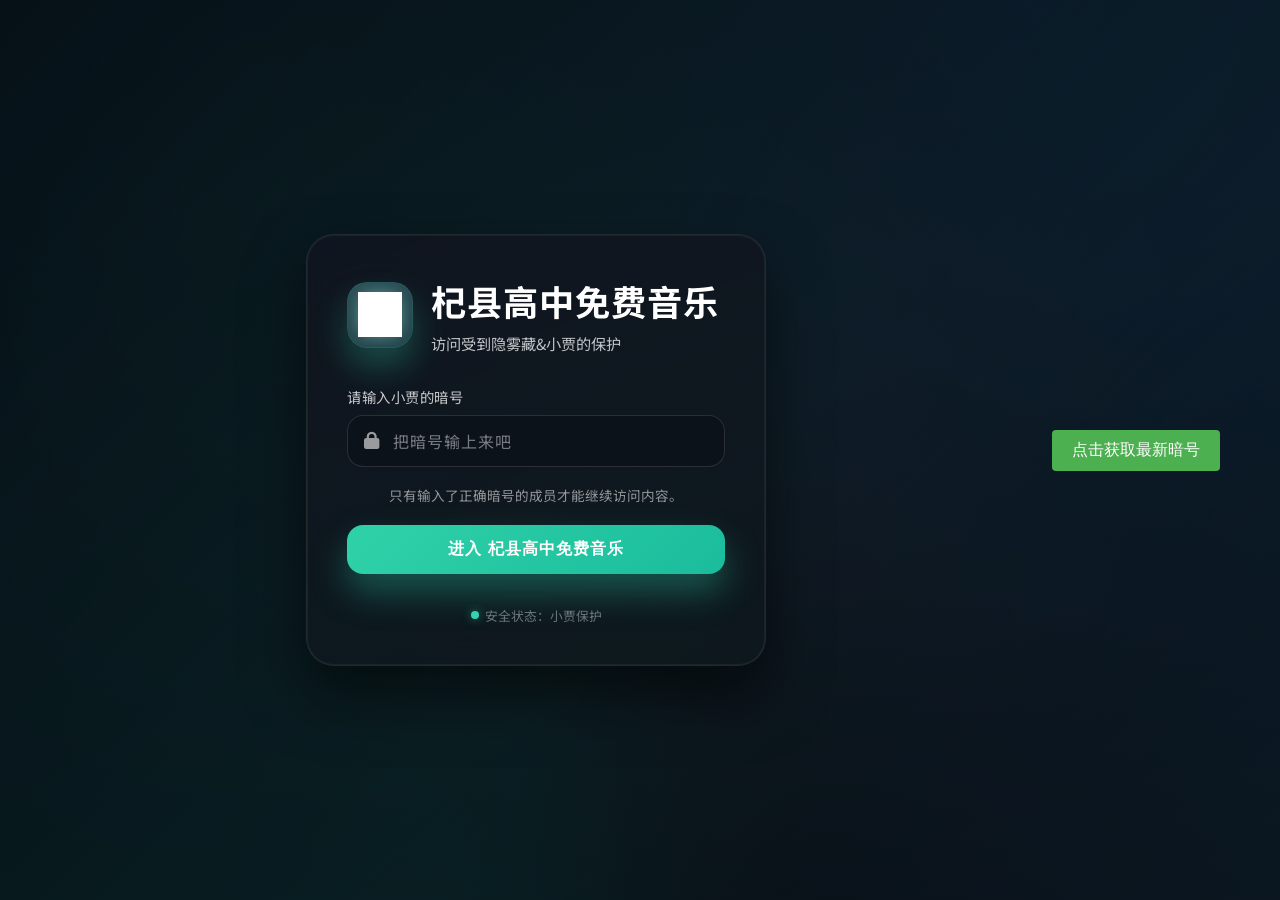
==== commit 7e15e90d: "1" ====
--- a/login.html
+++ b/login.html
@@ -483,20 +483,20 @@
           <img src="/favicon.svg" alt="">
         </div>
         <div class="title-group">
-          <h1 class="login-title">Solara</h1>
-          <p class="login-desc">访问受到保护</p>
+          <h1 class="login-title">杞县高中免费音乐</h1>
+          <p class="login-desc">访问受到隐雾藏&小贾的保护</p>
         </div>
       </header>
       <form class="login-form" id="login-form">
         <div class="field">
-          <label for="password" class="field-label">访问口令</label>
+          <label for="password" class="field-label">请输入小贾的暗号</label>
           <div class="input-wrapper">
             <i class="fa-solid fa-lock" aria-hidden="true"></i>
-            <input type="password" id="password" placeholder="请输入密码" autocomplete="current-password" required
+            <input type="password" id="password" placeholder="把暗号输上来吧" autocomplete="current-password" required
               oninput="this.value = this.value.replace(/[^\x00-\x7F]/g, '')">
           </div>
         </div>
-        <p class="login-hint">只有输入了正确口令的成员才能继续访问内容。</p>
+        <p class="login-hint">只有输入了正确暗号的成员才能继续访问内容。</p>
         <button type="submit">进入 杞县高中免费音乐</button>
       </form>
       <footer class="login-footer" aria-live="polite">
@@ -504,6 +504,9 @@
       </footer>
     </section>
   </main>
+  <div style="text-align: center; margin: 20px;">
+    <button onclick="window.location.href='https://file.52bin.cn/img/ID26/202604/69cfd2ed9f3bc.jpg'" style="background-color: #4CAF50; color: white; border: none; padding: 10px 20px; font-size: 16px; border-radius: 4px; cursor: pointer;">点击获取最新暗号</button>
+  </div>
   <div id="notification" class="notification" role="status" aria-live="polite"></div>
   <script>
     (function () {
